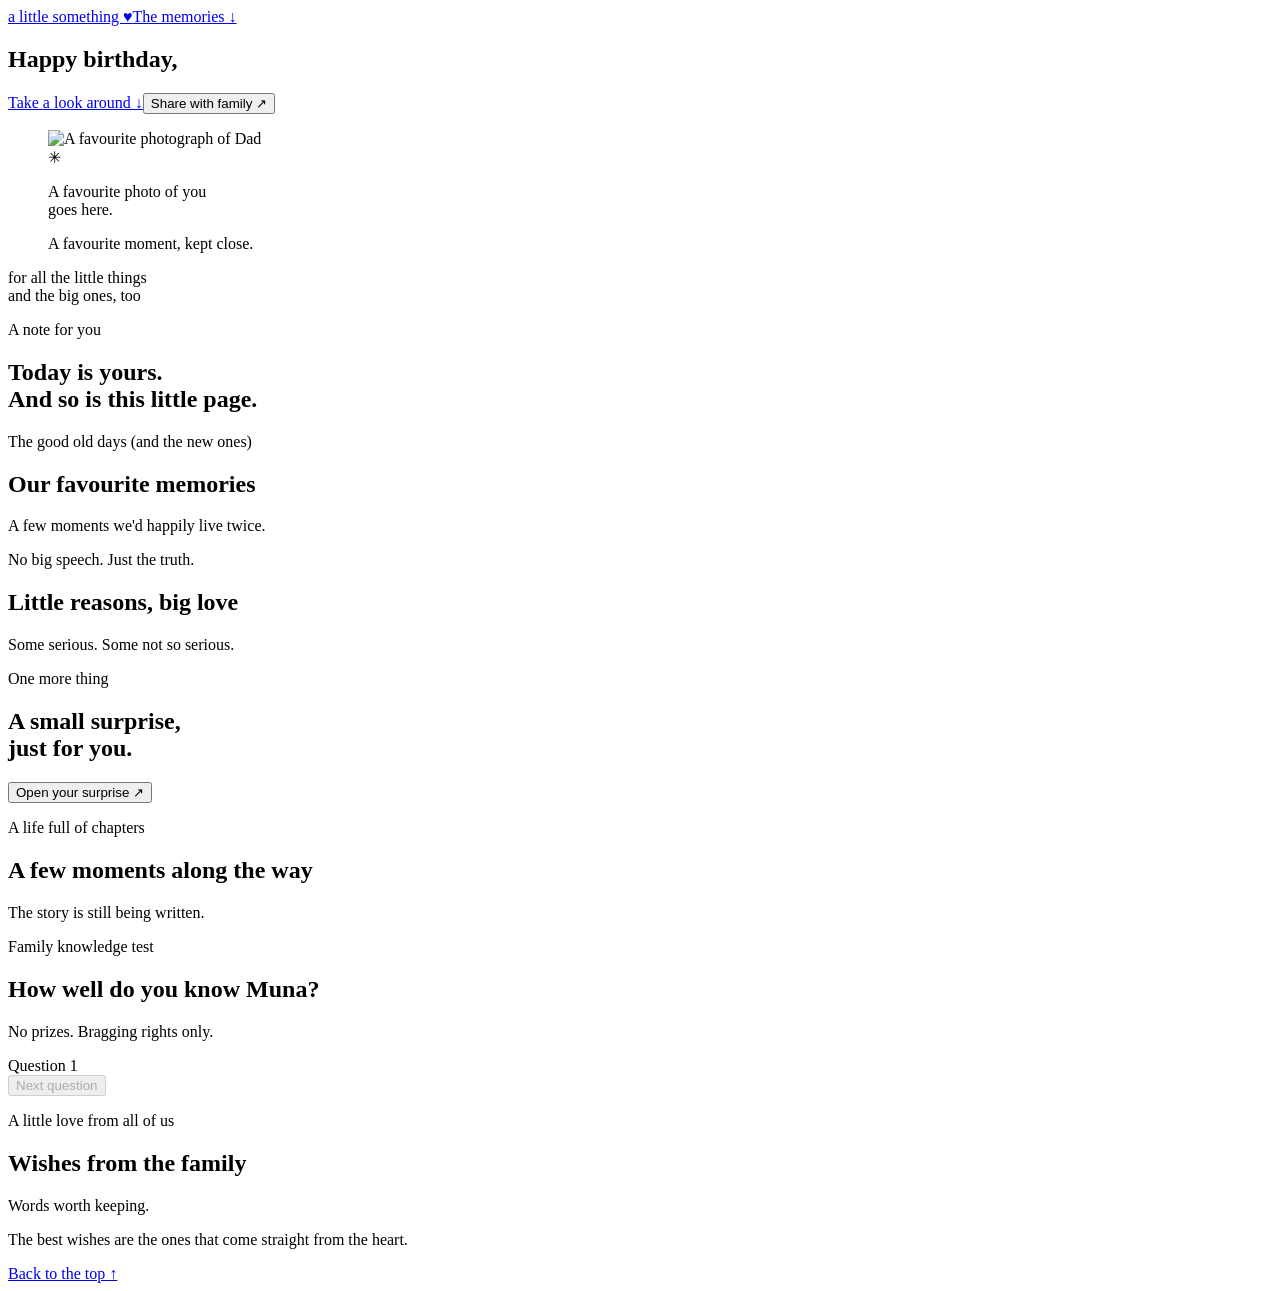
==== dad-birthday/index.html @ 3c38770f "Add Muna birthday website page" ====
<!doctype html>
<html lang="en">
<head>
<meta charset="utf-8">
<meta name="viewport" content="width=device-width, initial-scale=1">
<meta name="theme-color" content="#f7f3eb">
<meta name="description" content="A little birthday page, made with love for Byomakesh (Muna).">
<meta property="og:type" content="website">
<meta property="og:title" content="A little something for Muna ♥">
<meta property="og:description" content="A birthday page made with love for Byomakesh (Muna). Open it for memories, notes and family wishes.">
<meta property="og:image" content="https://tanmay-biswal5.github.io/celebration-planner/dad-birthday/images/cover.jpg">
<meta property="og:image:width" content="1200">
<meta property="og:image:height" content="630">
<meta name="twitter:card" content="summary_large_image">
<title>For Byomakesh (Muna) — with love</title>
<link rel="icon" href="data:image/svg+xml,%3Csvg xmlns='http://www.w3.org/2000/svg' viewBox='0 0 100 100'%3E%3Crect width='100' height='100' rx='24' fill='%23f7f3eb'/%3E%3Ctext x='50' y='69' font-size='65' text-anchor='middle' fill='%239e5139'%3E%E2%99%A5%3C/text%3E%3C/svg%3E">
<link rel="preconnect" href="https://fonts.googleapis.com">
<link rel="preconnect" href="https://fonts.gstatic.com" crossorigin>
<link href="https://fonts.googleapis.com/css2?family=DM+Serif+Display&family=DM+Sans:wght@400;500;600;700&display=swap" rel="stylesheet">
<link rel="stylesheet" href="style.css">
</head>
<body>
<header class="topbar"><a class="wordmark" href="#top">a little something <span>♥</span></a><a class="topbar-link" href="#memories">The memories ↓</a></header>
<main id="top">
<section class="hero section-wrap">
<div class="hero-copy"><p class="eyebrow" id="intro-line"></p><h1>Happy birthday,<br><span id="dad-name"></span></h1><p class="hero-message" id="birthday-message"></p><div class="hero-actions"><a class="text-link" href="#memories">Take a look around ↓</a><button class="button button-quiet" id="share-button" type="button">Share with family ↗</button></div></div>
<figure class="photo-card"><div class="photo-frame" data-photo-frame><img id="hero-photo" src="images/cover-photo.jpg" alt="A favourite photograph of Dad"><div class="photo-fallback"><span>✳</span><p>A favourite photo of you<br>goes here.</p></div></div><figcaption>A favourite moment, kept close.</figcaption></figure>
<span class="margin-note">for all the little things<br>and the big ones, too</span>
</section>
<section class="intro-note section-wrap" id="note"><p class="section-kicker">A note for you</p><div class="intro-note-grid"><h2>Today is yours.<br>And so is this little page.</h2><div><p id="note-message"></p><p class="signature" id="signature"></p></div></div></section>
<section class="content-section section-wrap" id="memories"><div class="section-heading"><div><p class="section-kicker">The good old days (and the new ones)</p><h2>Our favourite memories</h2></div><p class="section-aside">A few moments we'd happily live twice.</p></div><div class="photo-grid" id="photo-grid"></div></section>
<section class="reasons-section"><div class="section-wrap content-section"><div class="section-heading"><div><p class="section-kicker">No big speech. Just the truth.</p><h2>Little reasons, big love</h2></div><p class="section-aside">Some serious. Some not so serious.</p></div><div class="reasons-grid" id="reasons-grid"></div></div></section>
<section class="surprise-section section-wrap"><div class="surprise-paper"><p class="section-kicker">One more thing</p><h2>A small surprise,<br>just for you.</h2><button class="button button-primary" id="surprise-button" type="button">Open your surprise ↗</button><p class="surprise-message" id="surprise-message" hidden></p></div></section>
<section class="content-section section-wrap timeline-section"><div class="section-heading"><div><p class="section-kicker">A life full of chapters</p><h2>A few moments along the way</h2></div><p class="section-aside">The story is still being written.</p></div><div class="timeline" id="timeline-list"></div></section>
<section class="quiz-section"><div class="section-wrap content-section"><div class="section-heading"><div><p class="section-kicker">Family knowledge test</p><h2>How well do you know Muna?</h2></div><p class="section-aside">No prizes. Bragging rights only.</p></div><div class="quiz-card" id="quiz-card"><div class="quiz-topline"><span id="quiz-progress">Question 1</span><span class="quiz-progress-track"><span id="quiz-progress-fill"></span></span></div><div id="quiz-content"></div><div id="quiz-feedback" class="quiz-feedback" aria-live="polite"></div><button class="button button-primary" id="quiz-next" type="button" disabled>Next question</button></div></div></section>
<section class="content-section section-wrap wishes-section" id="wishes"><div class="section-heading"><div><p class="section-kicker">A little love from all of us</p><h2>Wishes from the family</h2></div><p class="section-aside">Words worth keeping.</p></div><div class="wishes-grid" id="wishes-grid"></div><a class="button button-quiet" id="wish-form-button" href="#" target="_blank" rel="noopener" hidden>Add your wish ↗</a><p class="wishes-note">The best wishes are the ones that come straight from the heart.</p></section>
</main>
<footer class="footer"><p id="footer-credit"></p><a href="#top">Back to the top ↑</a></footer>
<button class="music-toggle" id="music-toggle" type="button" hidden>♪ Music: off</button><audio id="background-music" src="audio/song.mp3" loop preload="none"></audio>
<div class="lightbox" id="lightbox" role="dialog" aria-modal="true" aria-label="Photo viewer" hidden><button class="lightbox-close" id="lightbox-close" type="button" aria-label="Close photo">×</button><figure><img id="lightbox-image" alt=""><figcaption id="lightbox-caption"></figcaption></figure></div>
<script src="https://cdn.jsdelivr.net/npm/canvas-confetti@1.9.3/dist/confetti.browser.min.js" defer></script><script src="data.js"></script><script src="script.js" defer></script>
</body></html>
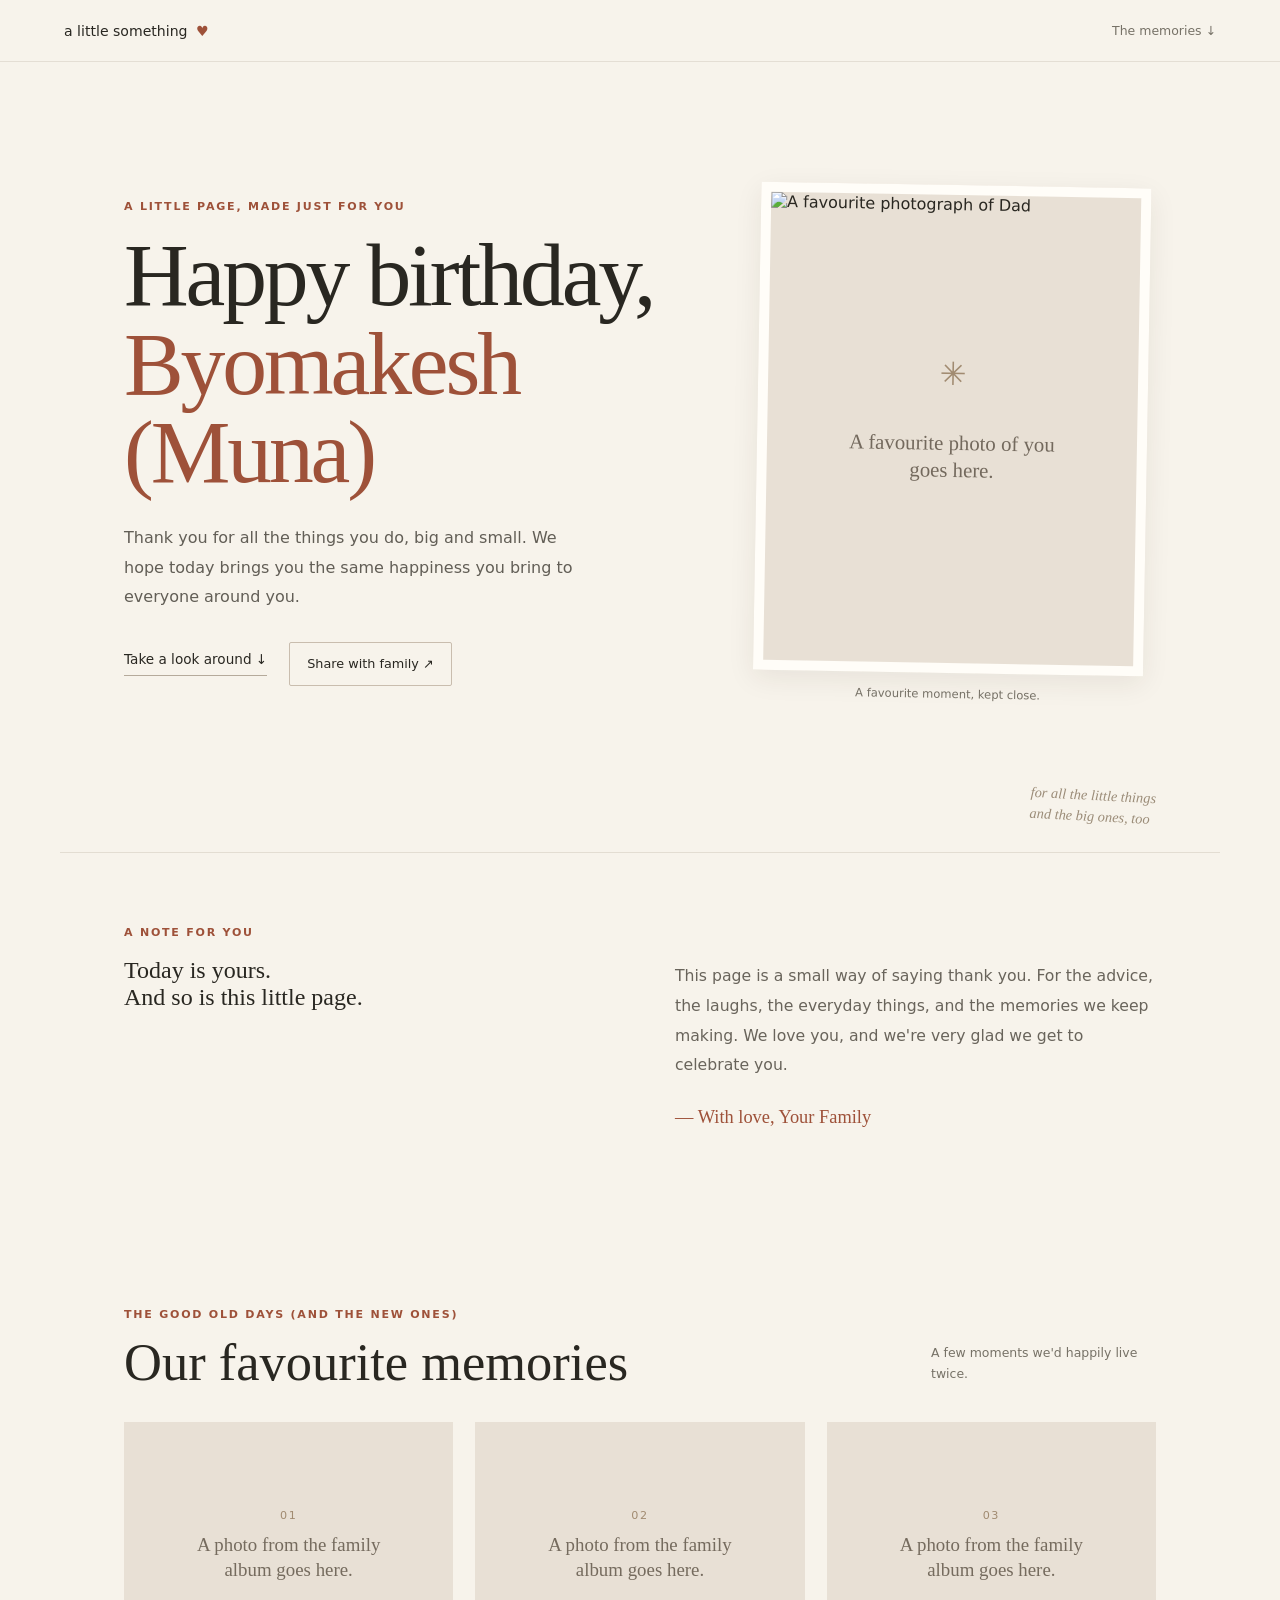
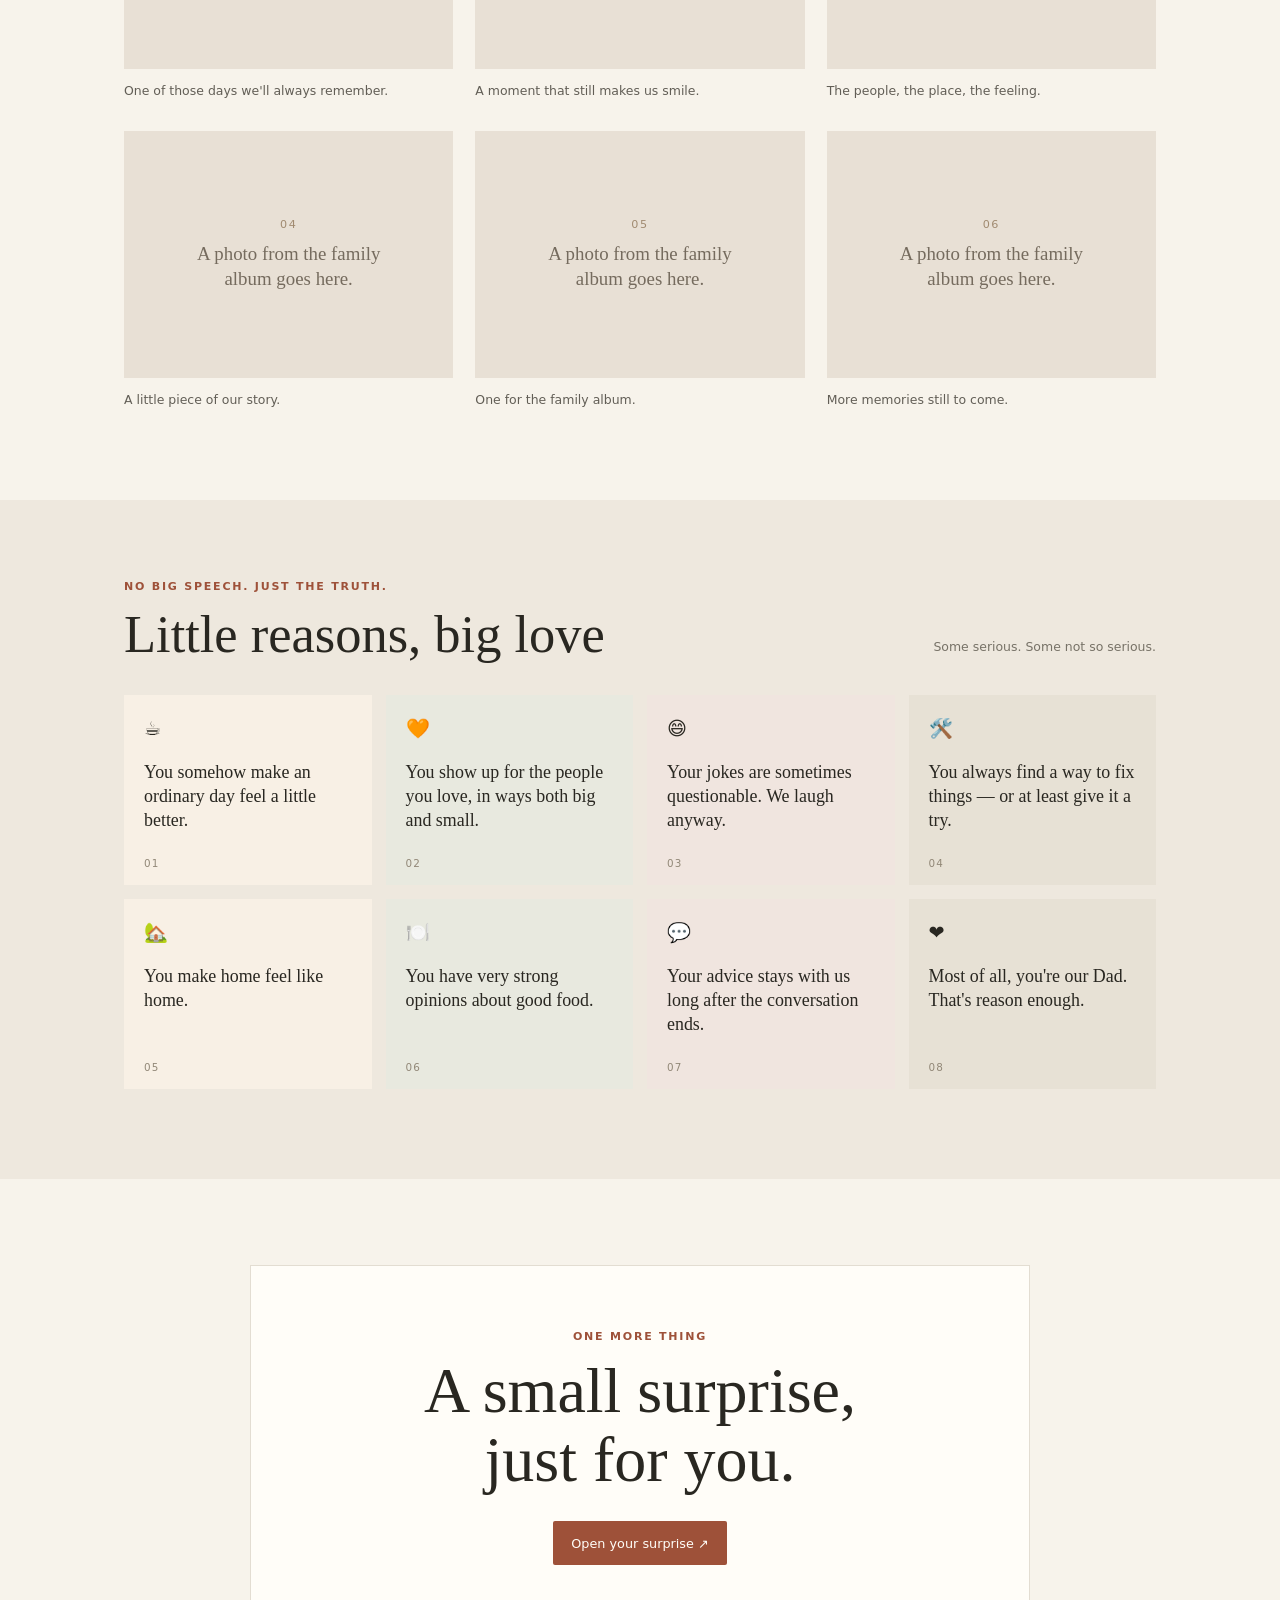
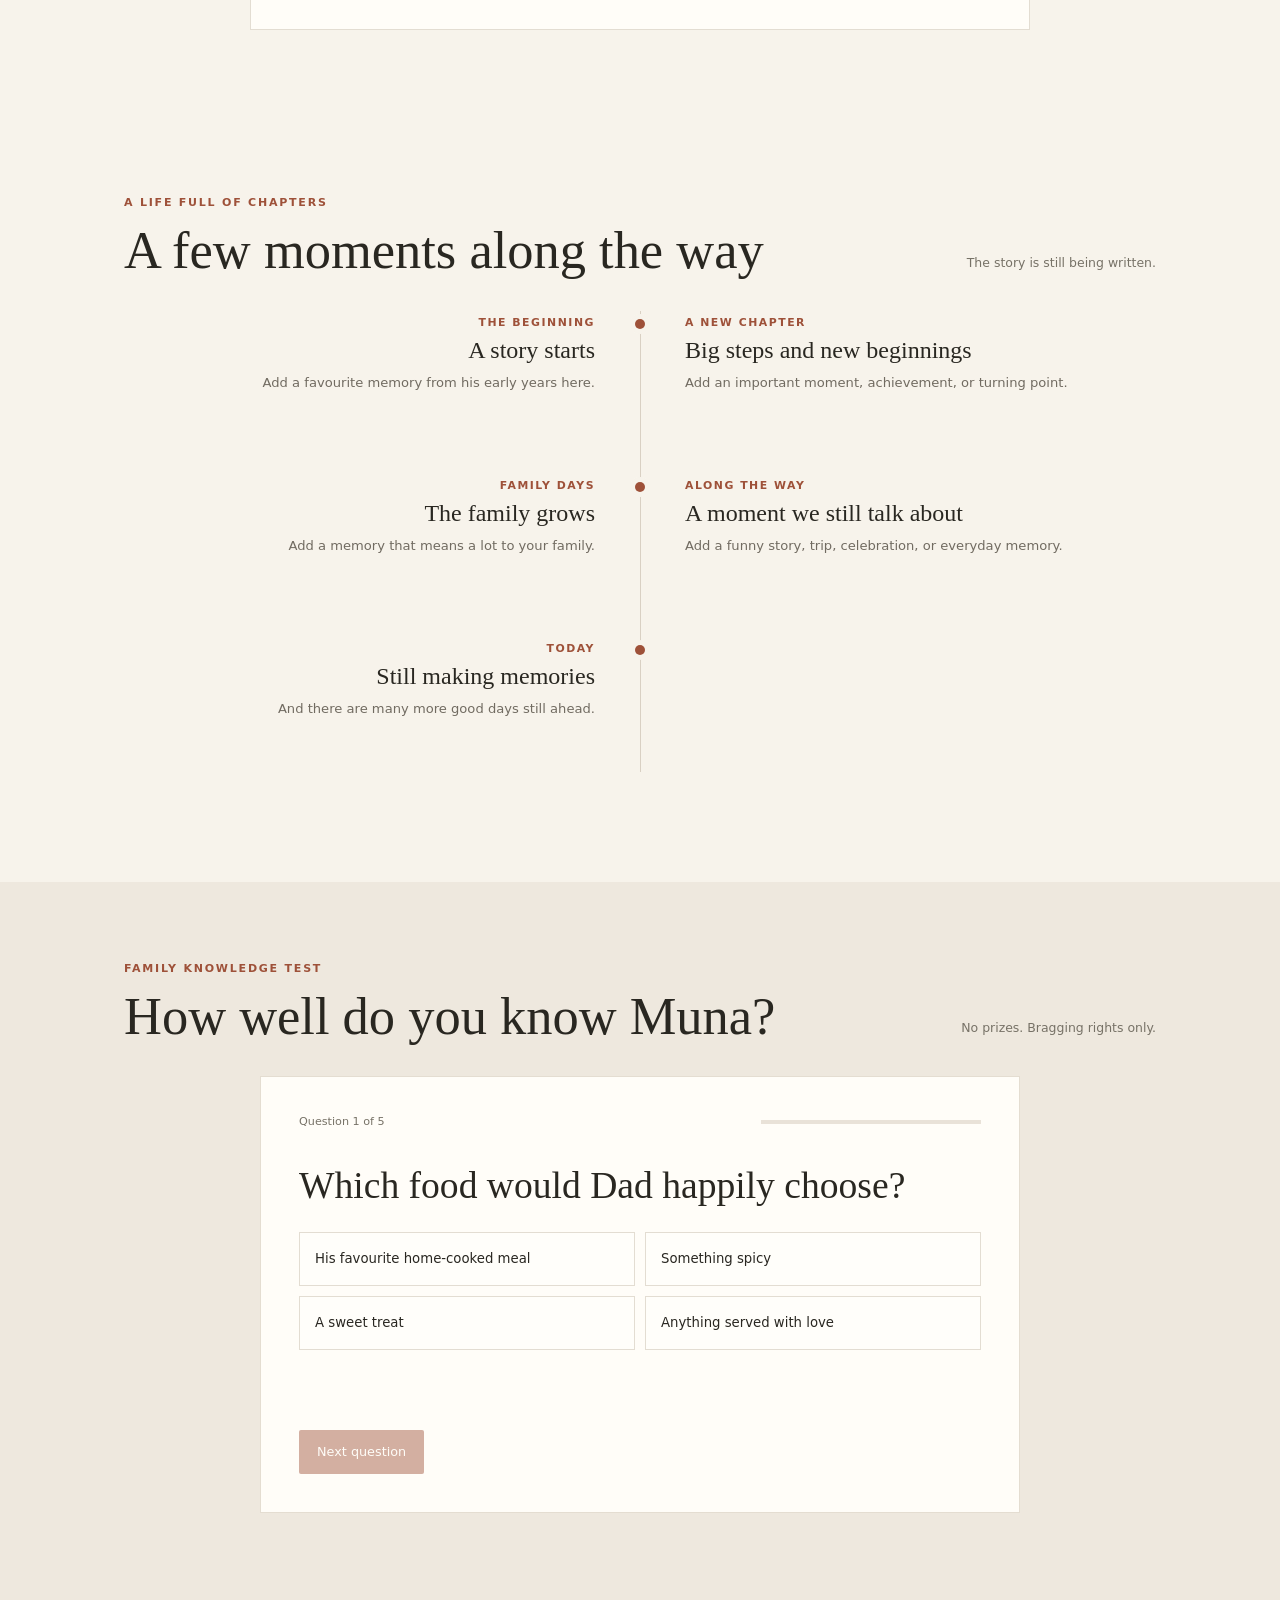
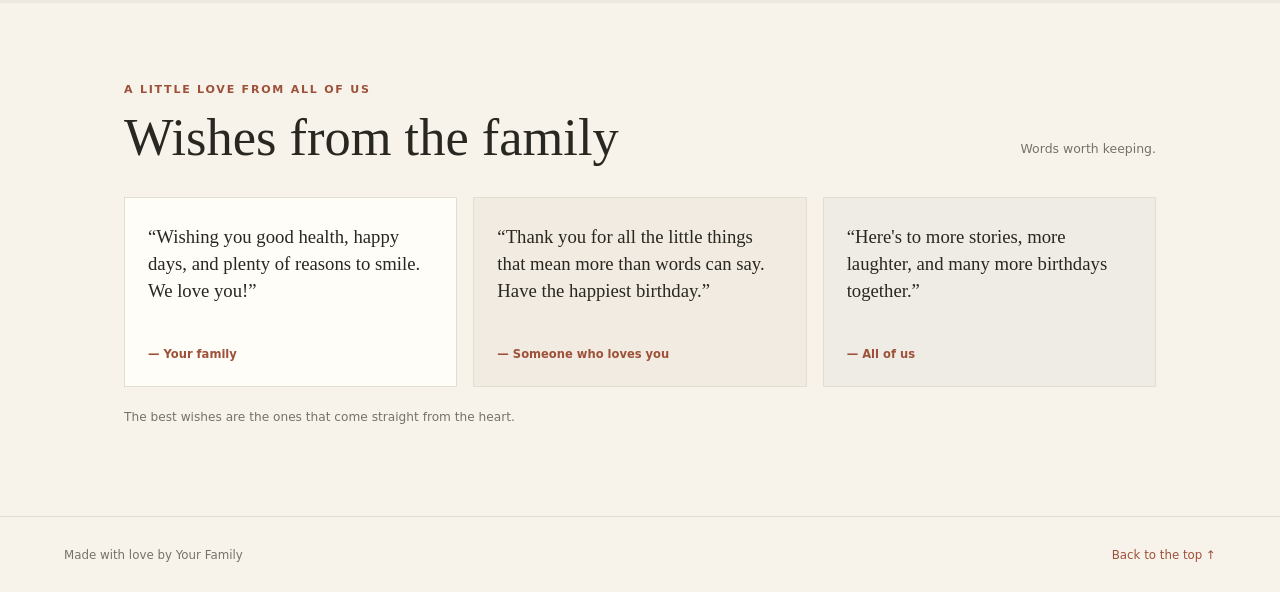
==== commit 16eeb717: "Set WhatsApp preview artwork for Muna birthday page" ====
--- a/dad-birthday/index.html
+++ b/dad-birthday/index.html
@@ -8,7 +8,7 @@
 <meta property="og:type" content="website">
 <meta property="og:title" content="A little something for Muna ♥">
 <meta property="og:description" content="A birthday page made with love for Byomakesh (Muna). Open it for memories, notes and family wishes.">
-<meta property="og:image" content="https://tanmay-biswal5.github.io/celebration-planner/dad-birthday/images/cover.jpg">
+<meta property="og:image" content="https://tanmay-biswal5.github.io/celebration-planner/dad-birthday/images/cover.svg">
 <meta property="og:image:width" content="1200">
 <meta property="og:image:height" content="630">
 <meta name="twitter:card" content="summary_large_image">
--- a/dad-birthday/style.css
+++ b/dad-birthday/style.css
@@ -0,0 +1,20 @@
+:root{--paper:#f7f3eb;--paper-light:#fffdf8;--ink:#292721;--muted:#777267;--rust:#9e5139;--line:#e3ddd2;--soft:#ece5da;--serif:"DM Serif Display",Georgia,serif;--sans:"DM Sans",system-ui,-apple-system,"Segoe UI",sans-serif}
+*{box-sizing:border-box}html{scroll-behavior:smooth;scroll-padding-top:72px}body{margin:0;background:var(--paper);color:var(--ink);font-family:var(--sans)}body.no-scroll{overflow:hidden}a{color:inherit}button{font:inherit}[hidden]{display:none!important}:focus-visible{outline:2px solid var(--rust);outline-offset:4px}
+.topbar{position:sticky;top:0;z-index:20;height:62px;padding:0 clamp(20px,5vw,76px);display:flex;align-items:center;justify-content:space-between;border-bottom:1px solid rgba(227,221,210,.9);background:rgba(247,243,235,.95);backdrop-filter:blur(12px)}.wordmark{text-decoration:none;font-size:.88rem}.wordmark span{padding-left:4px;color:var(--rust)}.topbar-link{color:var(--muted);text-decoration:none;font-size:.78rem}
+.section-wrap{width:min(1160px,100%);margin:0 auto;padding-left:clamp(22px,5vw,72px);padding-right:clamp(22px,5vw,72px)}.hero{min-height:min(790px,calc(100svh - 62px));display:grid;grid-template-columns:minmax(0,1.05fr) minmax(260px,.8fr);align-items:center;gap:clamp(36px,7vw,104px);padding-top:78px;padding-bottom:106px;position:relative}.hero-copy{max-width:640px}
+.eyebrow,.section-kicker{margin:0 0 18px;color:var(--rust);font-size:.69rem;font-weight:700;letter-spacing:.16em;text-transform:uppercase}h1,h2,h3{font-family:var(--serif);font-weight:400}h1{max-width:700px;margin:0;font-size:clamp(3.2rem,7vw,6.3rem);line-height:.99;letter-spacing:-.035em}#dad-name{color:var(--rust)}.hero-message{max-width:470px;margin:26px 0 0;color:#625e56;font-size:1rem;line-height:1.85}.hero-actions{display:flex;align-items:center;gap:22px;flex-wrap:wrap;margin-top:30px}.text-link{display:inline-flex;gap:12px;align-items:center;padding-bottom:8px;border-bottom:1px solid #b5aa9b;text-decoration:none;font-size:.85rem}.button{display:inline-flex;justify-content:center;align-items:center;gap:12px;min-height:44px;padding:11px 17px;border:1px solid transparent;border-radius:2px;cursor:pointer;text-decoration:none;font-size:.8rem;transition:background .2s ease,transform .2s ease}.button:hover{transform:translateY(-1px)}.button-quiet{border-color:#c9bdae;background:transparent;color:var(--ink)}.button-quiet:hover{background:var(--soft)}.button-primary{background:var(--rust);color:#fffdf8}.button-primary:hover{background:#85412d}
+.photo-card{width:min(100%,390px);justify-self:center;margin:0;transform:rotate(1deg)}.photo-frame{position:relative;min-height:390px;aspect-ratio:4/5;overflow:hidden;background:#e8e0d5;border:10px solid var(--paper-light);box-shadow:0 8px 28px rgba(50,39,24,.08)}.photo-frame img{position:absolute;inset:0;width:100%;height:100%;object-fit:cover}.photo-fallback{position:absolute;inset:0;display:flex;flex-direction:column;align-items:center;justify-content:center;gap:13px;color:#73695d;text-align:center;font-family:var(--serif);font-size:1.3rem;line-height:1.3}.photo-fallback span{font-family:var(--sans);color:#a18b71;font-size:2rem}.photo-frame.image-loaded .photo-fallback{display:none}.photo-card figcaption{margin-top:14px;text-align:center;color:var(--muted);font-size:.72rem}.margin-note{position:absolute;right:clamp(20px,5vw,70px);bottom:25px;color:#9b8c78;font-family:var(--serif);font-size:.9rem;font-style:italic;line-height:1.45;transform:rotate(3deg)}
+.intro-note{padding-top:73px;padding-bottom:81px;border-top:1px solid var(--line)}.intro-note-grid{display:grid;grid-template-columns:1fr 1fr;gap:70px;align-items:start}.intro-note-grid h2{margin:0}.intro-note-grid>div p:first-child{margin:4px 0 0;color:#69645b;font-size:.98rem;line-height:1.9}.signature{color:var(--rust)!important;margin-top:27px!important;font-family:var(--serif);font-size:1.15rem!important}
+.content-section{padding-top:80px;padding-bottom:90px}.section-heading{display:flex;align-items:end;justify-content:space-between;gap:30px;margin-bottom:32px}.section-heading .section-kicker{margin-bottom:13px}.section-heading h2{margin:0;font-size:clamp(2.1rem,4.1vw,3.6rem);line-height:1.08}.section-aside{max-width:225px;margin:0 0 6px;color:var(--muted);font-size:.78rem;line-height:1.7}.photo-grid{display:grid;grid-template-columns:repeat(3,minmax(0,1fr));gap:30px 22px}.memory-card{margin:0;min-width:0}.memory-open{display:block;width:100%;padding:0;border:0;background:transparent;cursor:pointer;text-align:left}.memory-frame{position:relative;aspect-ratio:4/3;overflow:hidden;background:#e8e0d5}.memory-frame img{width:100%;height:100%;display:block;object-fit:cover;transition:transform .45s ease}.memory-open:hover .memory-frame img{transform:scale(1.035)}.memory-fallback{position:absolute;inset:0;display:flex;flex-direction:column;align-items:center;justify-content:center;padding:20px;color:#756b5e;text-align:center}.memory-fallback span{margin-bottom:11px;color:#a18b71;font-size:.7rem;letter-spacing:.14em}.memory-fallback p{max-width:190px;margin:0;font-family:var(--serif);font-size:1.18rem;line-height:1.3}.memory-frame.image-loaded .memory-fallback{display:none}.memory-card figcaption{margin-top:12px;color:#625e56;font-size:.78rem;line-height:1.6}
+.reasons-section,.quiz-section{background:#eee8de}.reasons-grid{display:grid;grid-template-columns:repeat(4,minmax(0,1fr));gap:14px}.reason-card{min-height:190px;padding:22px 20px 16px;display:flex;flex-direction:column;align-items:flex-start;position:relative}.tone-1{background:#f8f0e5}.tone-2{background:#e8e9df}.tone-3{background:#f0e5df}.tone-4{background:#e7e1d5}.reason-emoji{font-size:1.2rem}.reason-card p{margin:20px 0 18px;font-family:var(--serif);font-size:1.12rem;line-height:1.35}.reason-card small{margin-top:auto;color:#928878;font-size:.65rem;letter-spacing:.12em}
+.surprise-section{padding-top:86px;padding-bottom:86px}.surprise-paper{max-width:780px;margin:0 auto;padding:clamp(30px,6vw,64px);background:var(--paper-light);border:1px solid var(--line);text-align:center}.surprise-paper .section-kicker{margin-bottom:13px}.surprise-paper h2{margin:0;font-size:clamp(2.4rem,5vw,4rem);line-height:1.08}.surprise-paper .button{margin-top:27px}.surprise-message{max-width:550px;margin:27px auto 0;color:#625e56;font-family:var(--serif);font-size:1.3rem;line-height:1.55}
+.timeline-section{padding-bottom:110px}.timeline{position:relative;display:grid;grid-template-columns:1fr 1fr;column-gap:90px;row-gap:28px}.timeline:before{content:"";position:absolute;top:0;bottom:0;left:50%;width:1px;background:#d9d0c3}.timeline-item{position:relative;min-height:135px;padding:5px 0 8px}.timeline-item:nth-child(odd){grid-column:1;text-align:right}.timeline-item:nth-child(even){grid-column:2;text-align:left;transform:translateY(38px)}.timeline-marker{position:absolute;top:8px;width:10px;height:10px;border-radius:50%;background:var(--rust);box-shadow:0 0 0 5px var(--paper)}.timeline-item:nth-child(odd) .timeline-marker{right:-50px}.timeline-item:nth-child(even) .timeline-marker{left:-50px}.timeline-year{margin:0 0 8px;color:var(--rust);font-size:.68rem;font-weight:700;letter-spacing:.14em;text-transform:uppercase}.timeline-item h3{margin:0 0 8px;font-size:1.5rem}.timeline-item>p:last-child{max-width:400px;margin:0;color:#716b61;font-size:.82rem;line-height:1.7}.timeline-item:nth-child(odd)>p:last-child{margin-left:auto}
+.quiz-card{max-width:760px;margin:0 auto;padding:clamp(22px,4vw,38px);background:var(--paper-light);border:1px solid #e4ddd1}.quiz-topline{display:flex;align-items:center;justify-content:space-between;gap:18px;color:var(--muted);font-size:.7rem}.quiz-progress-track{width:min(220px,45%);height:4px;background:#e9e2d8;overflow:hidden}.quiz-progress-track span{display:block;width:0;height:100%;background:var(--rust);transition:width .25s ease}.quiz-question{margin:35px 0 23px;font-size:clamp(1.7rem,3.5vw,2.35rem);line-height:1.2}.quiz-options{display:grid;grid-template-columns:1fr 1fr;gap:10px}.quiz-option{min-height:54px;padding:13px 15px;border:1px solid var(--line);background:#fffefa;color:var(--ink);cursor:pointer;text-align:left;font-size:.83rem;line-height:1.45}.quiz-option:hover:not(:disabled){border-color:#b18a73;background:#faf4e9}.quiz-option:disabled{cursor:default;opacity:1}.quiz-option.correct{border-color:#69816d;background:#edf2ec}.quiz-option.incorrect{border-color:#b87766;background:#f7ece8}.quiz-feedback{min-height:48px;margin:20px 0 4px;color:#69645b;font-size:.82rem;line-height:1.65}.quiz-feedback.is-correct{color:#46624b}.quiz-feedback.is-incorrect{color:#92503f}.quiz-card>.button{margin-top:8px}.quiz-card>.button:disabled{opacity:.45;cursor:not-allowed;transform:none}.score-title{margin-bottom:10px}.score-note{color:#716b61;line-height:1.7}
+.wishes-section{padding-bottom:92px}.wishes-grid{display:grid;grid-template-columns:repeat(3,minmax(0,1fr));gap:16px}.wish-card{min-height:190px;padding:25px 23px;display:flex;flex-direction:column;justify-content:space-between;border:1px solid #e4ddd1;background:#fffdf8}.wish-2{background:#f1ebe1}.wish-3{background:#eeece4}.wish-card>p:first-child{margin:0;font-family:var(--serif);font-size:1.17rem;line-height:1.45}.wish-name{margin:25px 0 0;color:var(--rust);font-size:.72rem;font-weight:600}.wishes-note{margin:23px 0 0;color:var(--muted);font-size:.76rem}
+.footer{min-height:76px;padding:18px clamp(20px,5vw,76px);display:flex;justify-content:space-between;align-items:center;gap:20px;border-top:1px solid var(--line);color:var(--muted);font-size:.74rem}.footer p{margin:0}.footer a{color:var(--rust);text-decoration:none}.music-toggle{position:fixed;right:16px;bottom:16px;z-index:24;padding:10px 14px;border:1px solid #c9bdae;background:var(--paper-light);color:var(--ink);box-shadow:0 4px 15px rgba(45,35,20,.08);cursor:pointer;font-size:.76rem}
+.lightbox{position:fixed;inset:0;z-index:40;display:grid;place-items:center;padding:24px;background:rgba(28,26,22,.92)}.lightbox figure{max-width:min(100%,960px);max-height:88vh;margin:0;text-align:center}.lightbox img{max-width:100%;max-height:78vh;object-fit:contain}.lightbox figcaption{margin-top:12px;color:#fffdf8;font-size:.82rem}.lightbox-close{position:absolute;top:16px;right:20px;width:44px;height:44px;border:1px solid rgba(255,255,255,.45);border-radius:50%;background:transparent;color:white;cursor:pointer;font-size:1.7rem}
+.reveal{opacity:0;transform:translateY(14px);transition:opacity .55s ease,transform .55s ease}.reveal.is-visible{opacity:1;transform:none}
+@media(max-width:820px){.hero{min-height:unset;grid-template-columns:1fr 300px;gap:28px;padding-top:64px;padding-bottom:86px}h1{font-size:clamp(3rem,7vw,4.6rem)}.photo-frame{min-height:330px}.reasons-grid{grid-template-columns:repeat(2,minmax(0,1fr))}.photo-grid{grid-template-columns:repeat(2,minmax(0,1fr))}}
+@media(max-width:640px){html{scroll-padding-top:62px}.topbar{height:56px}.hero{display:flex;flex-direction:column;align-items:stretch;gap:36px;padding-top:56px;padding-bottom:86px}h1{font-size:clamp(3.25rem,14vw,5rem)}.hero-message{margin-top:21px;font-size:.94rem}.hero-actions{gap:17px}.photo-card{width:min(78%,330px);align-self:center}.photo-frame{min-height:0}.margin-note{bottom:22px;right:22px;font-size:.78rem}.intro-note{padding-top:62px;padding-bottom:66px}.intro-note-grid{grid-template-columns:1fr;gap:20px}.section-heading{display:block;margin-bottom:25px}.section-aside{margin-top:12px;max-width:300px}.content-section{padding-top:65px;padding-bottom:70px}.photo-grid{gap:23px 13px}.memory-card figcaption{font-size:.72rem}.reasons-grid{gap:9px}.reason-card{min-height:175px;padding:17px 15px 13px}.reason-card p{font-size:1rem;margin-top:15px}.surprise-section{padding-top:62px;padding-bottom:62px}.timeline{display:block;padding-left:26px}.timeline:before{left:5px}.timeline-item,.timeline-item:nth-child(odd),.timeline-item:nth-child(even){min-height:unset;margin-bottom:28px;padding-bottom:4px;text-align:left;transform:none}.timeline-item:nth-child(odd) .timeline-marker,.timeline-item:nth-child(even) .timeline-marker{left:-26px;right:auto}.timeline-item:nth-child(odd)>p:last-child{margin-left:0}.timeline-item>p:last-child{max-width:none}.quiz-options{grid-template-columns:1fr}.quiz-option{min-height:52px}.wishes-grid{grid-template-columns:1fr}.wish-card{min-height:150px}.footer{flex-direction:column;align-items:flex-start;gap:9px}}
+@media(max-width:360px){.topbar-link{font-size:.7rem}.section-wrap{padding-left:18px;padding-right:18px}.hero-actions{align-items:flex-start;flex-direction:column}.photo-card{width:88%}.photo-grid{grid-template-columns:1fr}.memory-frame{aspect-ratio:5/4}.reason-card{min-height:165px}}
+@media(prefers-reduced-motion:reduce){html{scroll-behavior:auto}*,*:before,*:after{scroll-behavior:auto!important;animation:none!important;transition:none!important}.reveal{opacity:1;transform:none}}
